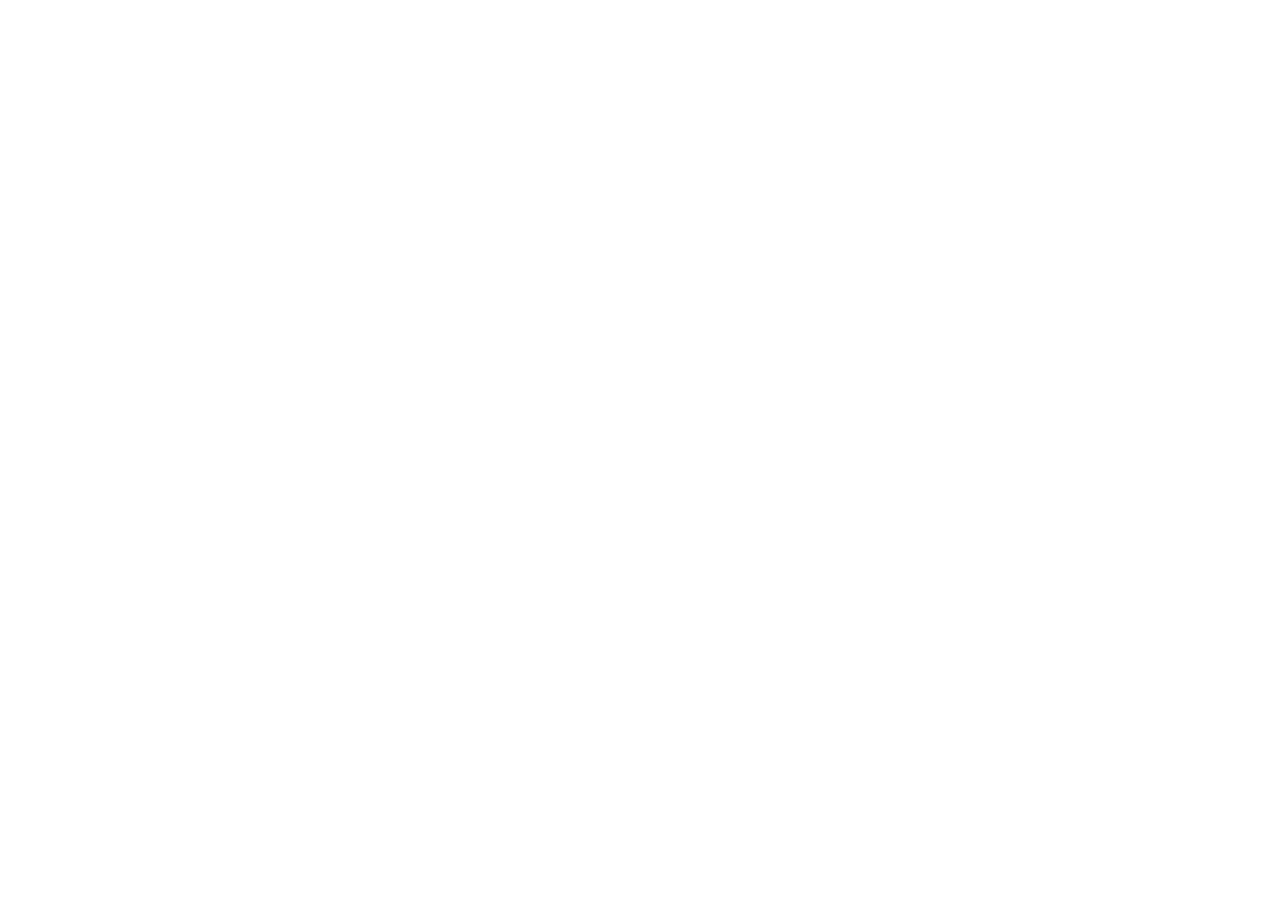
==== index.html @ 2d1ec37e "first commit, setup files" ====
<!DOCTYPE html>
<html lang="en">
<head>
    <link rel="stylesheet" href="style.css">
    <meta charset="UTF-8">
    <meta http-equiv="X-UA-Compatible" content="IE=edge">
    <meta name="viewport" content="width=device-width, initial-scale=1.0">
    <script src="script.js" defer></script>
    <title>Document</title>
</head>
<body>
    
</body>
</html>
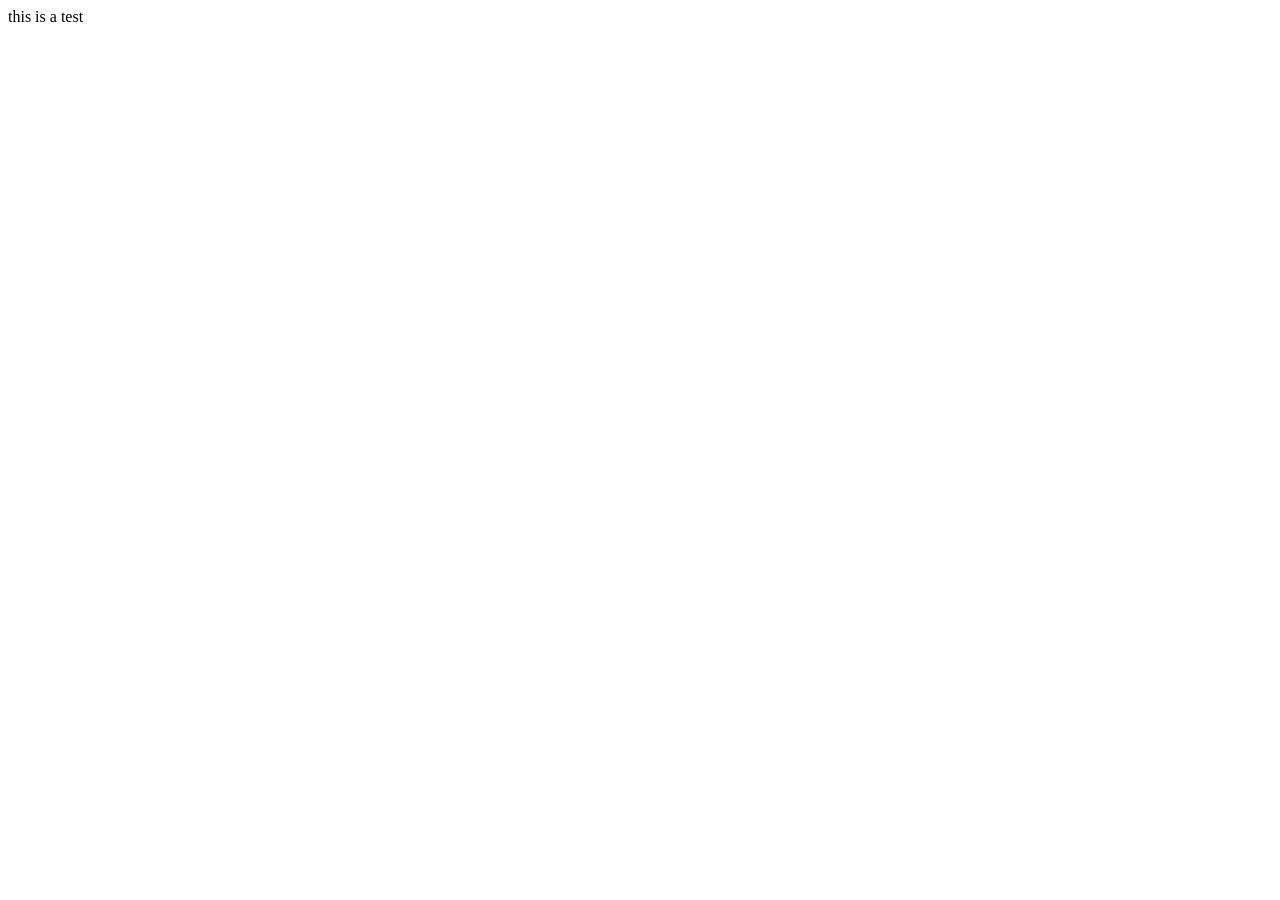
==== commit 82eaf021: "changed the name of the repo... making sure I didnt break it" ====
--- a/index.html
+++ b/index.html
@@ -9,6 +9,7 @@
     <title>Document</title>
 </head>
 <body>
+    this is a test
     
 </body>
 </html>
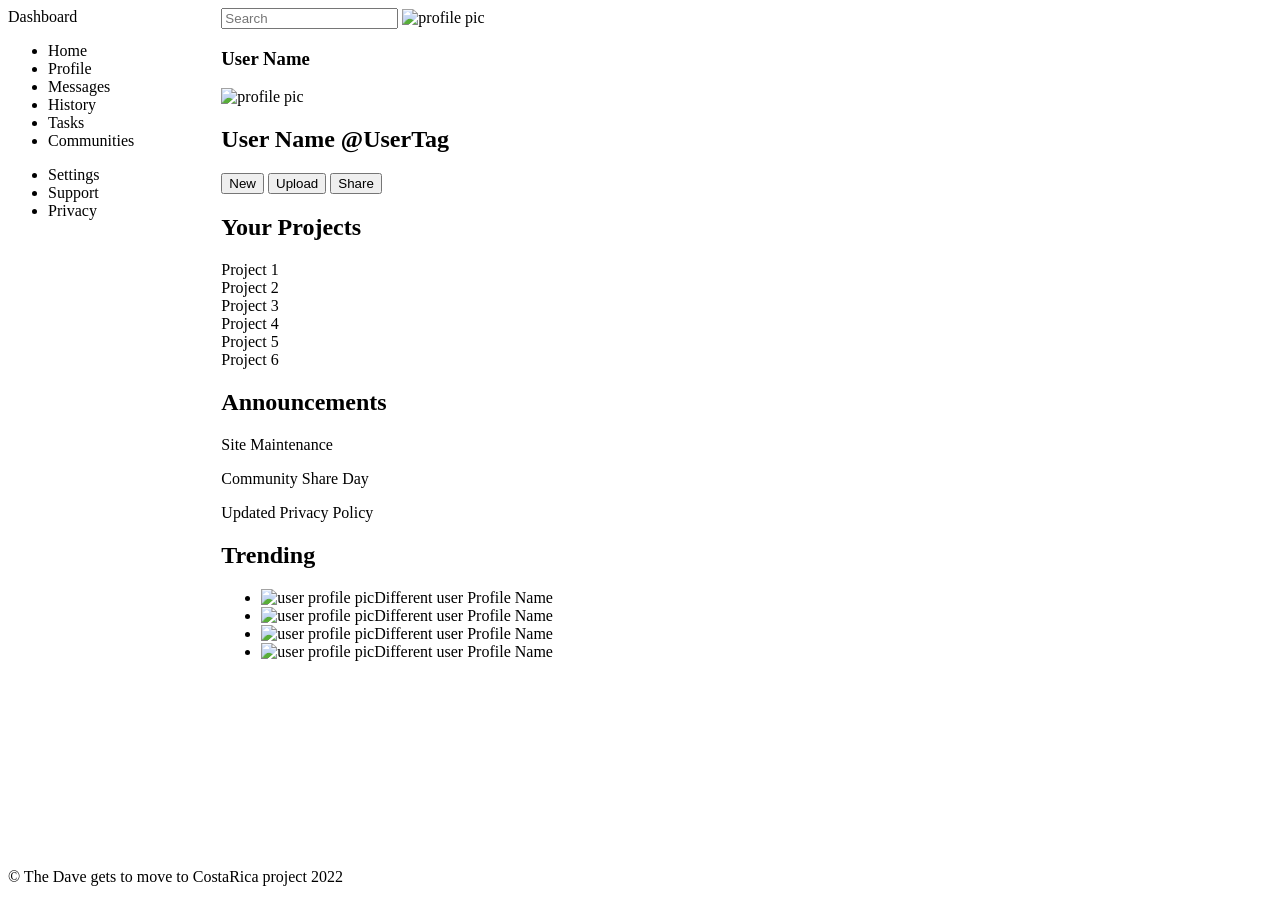
==== commit 916482d9: "very basic content inserted and very general CSS grid layout finished" ====
--- a/index.html
+++ b/index.html
@@ -9,7 +9,74 @@
     <title>Document</title>
 </head>
 <body>
-    this is a test
-    
+    <div class="container">
+
+        <div class="nav">
+            <div>Dashboard</div>
+            <div class="links">
+                <ul>
+                    <li>Home</li>
+                    <li>Profile</li>
+                    <li>Messages</li>
+                    <li>History</li>
+                    <li>Tasks</li>
+                    <li>Communities</li>
+                </ul>
+            </div>
+            <div class="links">
+                <ul>
+                    <li>Settings</li>
+                    <li>Support</li>
+                    <li>Privacy</li>
+                </ul>
+            </div>
+        </div>
+
+        <div class="header">
+            <div class="top-header">
+                <input type="text" placeholder="Search">
+                <img src="" alt="profile pic">
+                <h3>User Name</h3>
+            </div>
+            <div class="bottom-header">
+                <img src="" alt="profile pic">
+                <h2>User Name @UserTag</h2>
+                <button>New</button>
+                <button>Upload</button>
+                <button>Share</button>
+            </div>
+        </div>
+
+        <div class="content">
+            <div class="projects">
+                <h2>Your Projects</h2>
+                <div class="project">Project 1</div>
+                <div class="project">Project 2</div>
+                <div class="project">Project 3</div>
+                <div class="project">Project 4</div>
+                <div class="project">Project 5</div>
+                <div class="project">Project 6</div>
+            </div>
+            <div class="announcements">
+                <h2>Announcements</h2>
+                <div class="announcement-notes">
+                    <p>Site Maintenance</p>
+                    <p>Community Share Day</p>
+                    <p>Updated Privacy Policy</p>
+                </div>
+                <h2>Trending</h2>
+                <ul>
+                    <li><img src="" alt="user profile pic" srcset="">Different user Profile Name</li>
+                    <li><img src="" alt="user profile pic" srcset="">Different user Profile Name</li>
+                    <li><img src="" alt="user profile pic" srcset="">Different user Profile Name</li>
+                    <li><img src="" alt="user profile pic" srcset="">Different user Profile Name</li>
+                </ul>
+            </div>
+        </div>
+
+        <div class="footer">
+            &copy The Dave gets to move to CostaRica project 2022
+        </div>
+    </div>
 </body>
 </html>
--- a/style.css
+++ b/style.css
@@ -0,0 +1,23 @@
+.container {
+    width: 100vw;
+    height: 100vh;
+    display: grid;
+    grid-template-columns: 1fr 5fr;
+    grid-template-rows: 1fr 8.5fr .5fr;
+}
+
+.header {
+    grid-area: 1/2/2/3;
+}
+
+.nav {
+    grid-area: 1/1/3/2;
+}
+
+.content {
+    grid-area: 2/2/3/3;
+}
+
+.footer {
+    grid-area: 3/1/4/3;
+}
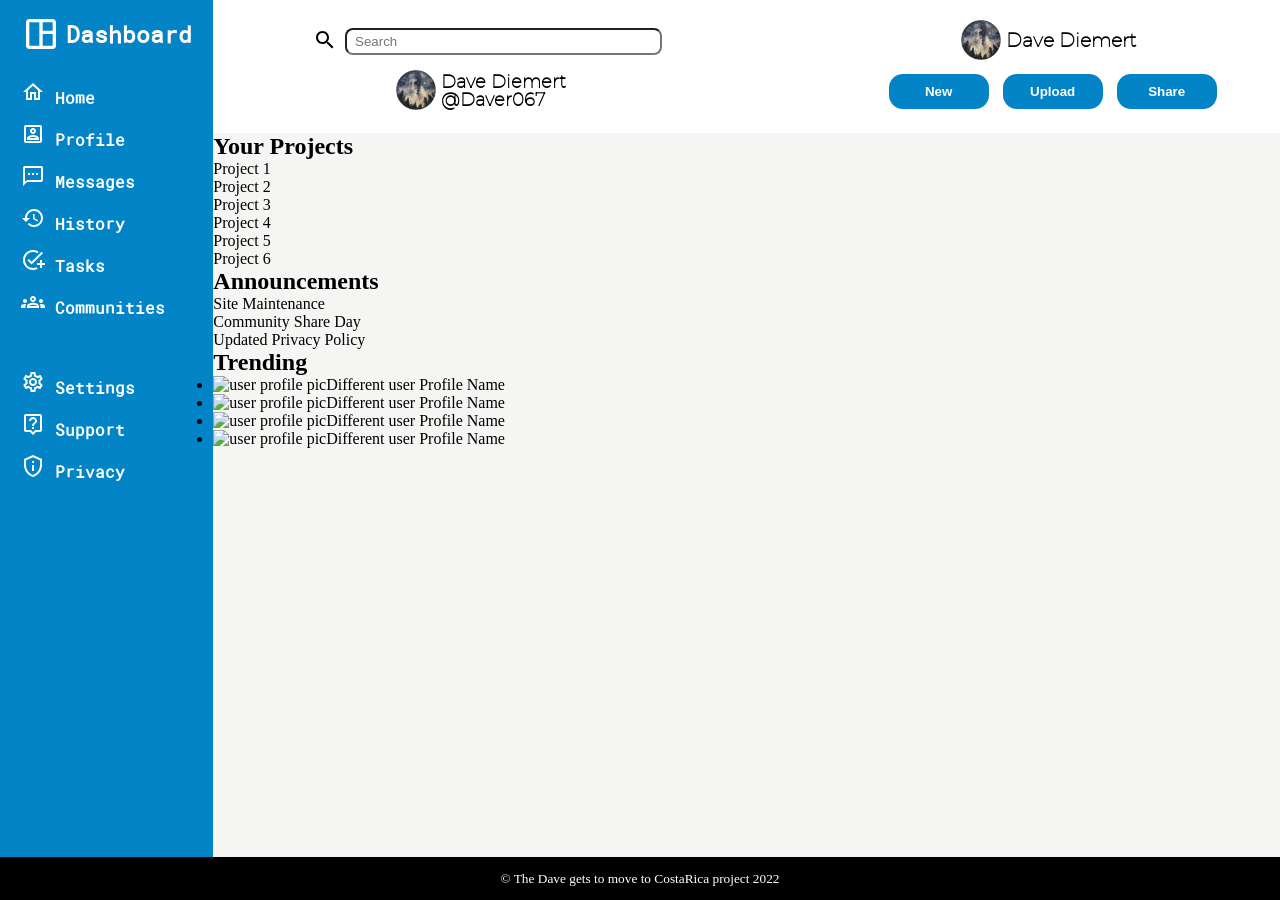
==== commit a7ff1846: "finished up the Nav bar, its looking cleeeaaaan. Added some custom fonts and got them to work correc" ====
--- a/index.html
+++ b/index.html
@@ -6,44 +6,52 @@
     <meta http-equiv="X-UA-Compatible" content="IE=edge">
     <meta name="viewport" content="width=device-width, initial-scale=1.0">
     <script src="script.js" defer></script>
-    <title>Document</title>
+    <title>Daver admin site</title>
 </head>
 <body>
     <div class="container">
 
         <div class="nav">
-            <div>Dashboard</div>
+            <div class="dashboard"> <img src="images/space_dashboard_white_24dp.svg" alt="dashboard"><h3>Dashboard</h3></div>
             <div class="links">
                 <ul>
-                    <li>Home</li>
-                    <li>Profile</li>
-                    <li>Messages</li>
-                    <li>History</li>
-                    <li>Tasks</li>
-                    <li>Communities</li>
+                    <li><a href=""><img src="images/home.svg" alt="" srcset=""> Home</a></li>
+                    <li><a href=""><img src="images/profile.svg" alt="" srcset=""> Profile</a></li>
+                    <li><a href=""><img src="images/message.svg" alt="" srcset=""> Messages</a></li>
+                    <li><a href=""><img src="images/history.svg" alt="" srcset=""> History</a></li>
+                    <li><a href=""><img src="images/task.svg" alt="" srcset=""> Tasks</a></li>
+                    <li><a href=""><img src="images/group.svg" alt="" srcset=""> Communities</a></li>
                 </ul>
             </div>
+            <div class="empty"></div>
             <div class="links">
                 <ul>
-                    <li>Settings</li>
-                    <li>Support</li>
-                    <li>Privacy</li>
+                    <li><a href=""><img src="images/settings.svg" alt="" srcset=""> Settings</a></li>
+                    <li><a href=""><img src="images/support.svg" alt="" srcset=""> Support</a></li>
+                    <li><a href=""><img src="images/privacy.svg" alt="" srcset=""> Privacy</a></li>
                 </ul>
             </div>
+            <div class="empty"></div>
         </div>
 
         <div class="header">
             <div class="top-header">
-                <input type="text" placeholder="Search">
-                <img src="" alt="profile pic">
-                <h3>User Name</h3>
+                <div class="input">
+                    <label for="search"><img src="images/search.svg" alt="search" srcset=""></label>
+                    <input type="text" placeholder="Search" name="search" id="search">
+                </div>
+                <div class="profilePic"><img src="images/sky.png" alt="profile pic"></div>
+                <div><h3>Dave Diemert</h3></div>
             </div>
             <div class="bottom-header">
-                <img src="" alt="profile pic">
-                <h2>User Name @UserTag</h2>
-                <button>New</button>
-                <button>Upload</button>
-                <button>Share</button>
+                <div class="profilePic"><img src="images/sky.png" alt="profile pic"></div>
+                <div class="userName"><h2>Dave Diemert @Daver067</h2></div>
+                <div class="empty"></div>
+                <div class="buttons">
+                    <button>New</button>
+                    <button>Upload</button>
+                    <button>Share</button>
+                </div>
             </div>
         </div>
 
--- a/style.css
+++ b/style.css
@@ -1,3 +1,23 @@
+@font-face {
+    font-family: "mainFont";
+    src: url(fonts/montserrat-variablefont_wght-webfont.woff) format("woff");
+    src: url(fonts/montserrat-variablefont_wght-webfont.woff2) format("woff2");
+}
+
+@font-face {
+    font-family: "navBar";
+    src: url(fonts/robotomono-variablefont_wght-webfont.woff) format("woff");
+    src: url(fonts/robotomono-variablefont_wght-webfont.woff2);
+}
+
+* {
+    margin: 0;
+    padding: 0;
+
+}
+
+
+
 .container {
     width: 100vw;
     height: 100vh;
@@ -7,17 +27,131 @@
 }
 
 .header {
+    font-family: "mainFont", Arial, Helvetica, sans-serif;
+    background-color: white;
     grid-area: 1/2/2/3;
+    display: grid;
+    grid-template-columns: 1fr;
+    grid-template-rows: 1fr 1fr;
+    row-gap: 7px;
+    padding: 20px;
 }
 
+.top-header {
+    display: grid;
+    grid-template-columns: 2fr 1fr 1fr;
+    grid-template-rows: 1fr;
+    align-items: center;
+    gap: 5px;
+}
+.input {
+    display: flex;
+    justify-content: center;
+    gap: 8px;
+}
+input {
+    width: 60%;
+    border-radius: 8px;
+    padding-left: 8px;
+}
+
+.profilePic {
+    justify-self: right;
+    border: .5px;
+}
+
+.buttons {
+    align-self: center;
+    justify-self: center;
+}
+
+.bottom-header {
+    display: grid;
+    grid-template-columns: 1fr 1fr 1fr 2fr;
+    grid-template-rows: 1fr;
+    align-items: center;
+    gap: 5px;
+}
+
+.bottom-header h2{
+    font-size: 18px;
+}
+
+
+.buttons button {
+    width: 100px;
+    height: 2.2rem;
+    border-radius: 14px;
+    margin-right: 10px;
+    background-color: #0284c7;
+    color: white;
+    font-weight: 900;
+    border: none;
+}
+
+.buttons button:hover {
+    border: 1px solid red;
+    box-shadow: 8px;
+    cursor: pointer;
+}
+
+
 .nav {
+    font-family: "navBar", Arial, Helvetica, sans-serif;
+    background-color: #0284c7;
     grid-area: 1/1/3/2;
+    color: white;
+    display: grid;
+    grid-template-columns: 1fr;
+    grid-template-rows: .5fr 2fr .3fr 1fr 3fr;
+    padding-left: 10%;
+}
+.dashboard img {
+    height: 40px;
+    width: 40px;
+}
+.dashboard {
+    display: inline-flex;
+    gap: 5px;
+    padding-top: 5px;
+    font-size: 20px;
+    align-items: center;
+}
+
+.links ul {
+    padding-top: 10px;
+    height: 100%;
+    display: grid;
+    list-style: none;
+    font-weight: 900;
+    align-items: center;
+}
+.links a:visited,
+.links a:link {
+    color: white;
+    text-decoration: none;
+}
+.links a:hover {
+    color: bisque;
 }
 
 .content {
+    background-color: #f5f5f4;
     grid-area: 2/2/3/3;
 }
 
 .footer {
+    background-color: black;
+    color: white;
     grid-area: 3/1/4/3;
-}+    display: grid;
+    align-items: center;
+    justify-content: center;
+    font-size: smaller;
+}
+
+.profilePic img {
+    height: 40px;
+    width: 40px;
+}
+
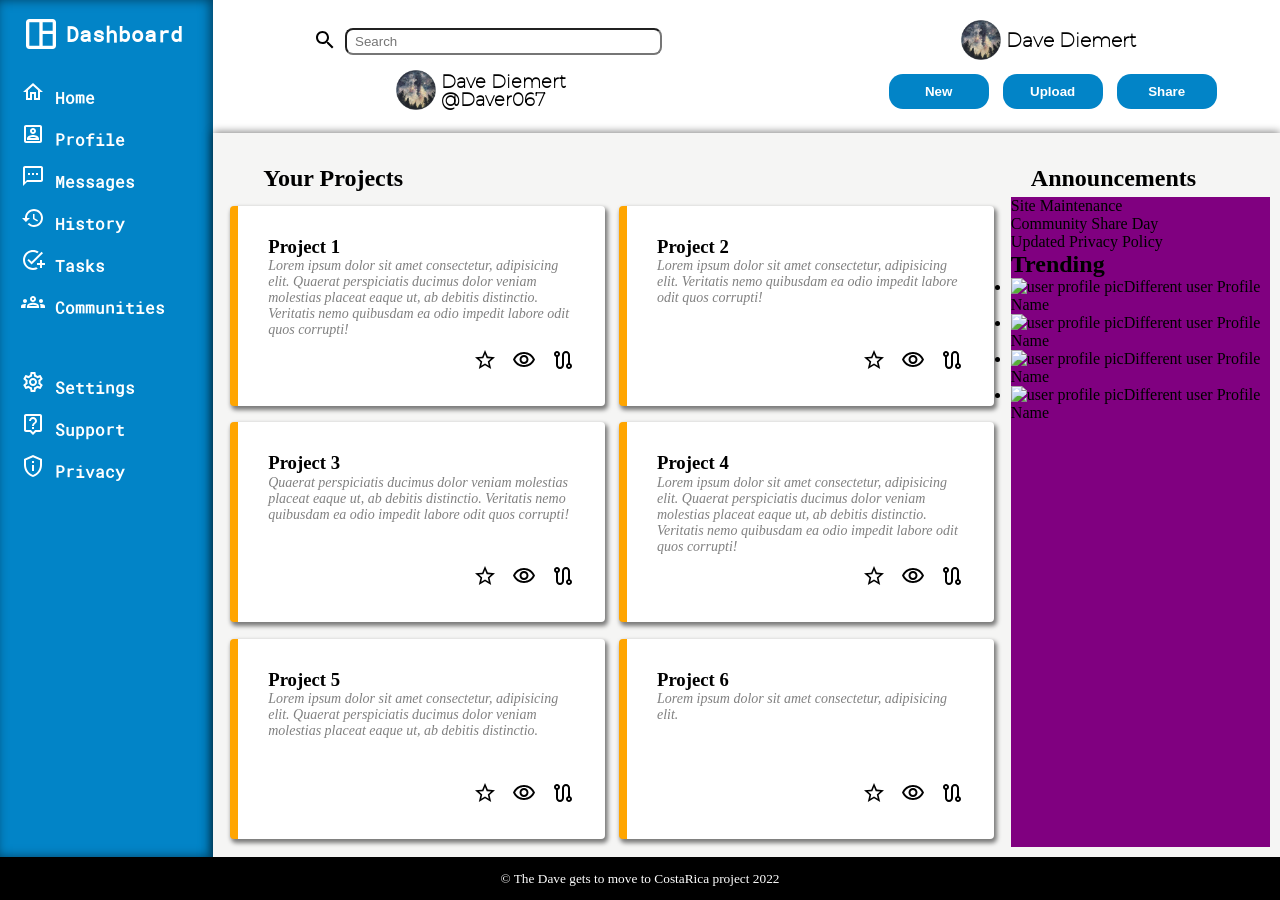
==== commit 416f1856: "finished up the project section. added some border shadows to the elements to pretty them up and mak" ====
--- a/index.html
+++ b/index.html
@@ -10,6 +10,29 @@
 </head>
 <body>
     <div class="container">
+
+        
+
+        <div class="header">
+            <div class="top-header">
+                <div class="input">
+                    <label for="search"><img src="images/search.svg" alt="search" srcset=""></label>
+                    <input type="text" placeholder="Search" name="search" id="search">
+                </div>
+                <div class="profilePic"><img src="images/sky.png" alt="profile pic"></div>
+                <div><h3>Dave Diemert</h3></div>
+            </div>
+            <div class="bottom-header">
+                <div class="profilePic"><img src="images/sky.png" alt="profile pic"></div>
+                <div class="userName"><h2>Dave Diemert @Daver067</h2></div>
+                <div class="empty"></div>
+                <div class="buttons">
+                    <button>New</button>
+                    <button>Upload</button>
+                    <button>Share</button>
+                </div>
+            </div>
+        </div>
 
         <div class="nav">
             <div class="dashboard"> <img src="images/space_dashboard_white_24dp.svg" alt="dashboard"><h3>Dashboard</h3></div>
@@ -34,51 +57,91 @@
             <div class="empty"></div>
         </div>
 
-        <div class="header">
-            <div class="top-header">
-                <div class="input">
-                    <label for="search"><img src="images/search.svg" alt="search" srcset=""></label>
-                    <input type="text" placeholder="Search" name="search" id="search">
+        <div class="content">
+            <div class="project-title"><h2>Your Projects</h2></div>
+            <div class="projects">
+                <div class="project">
+                    <h3>Project 1</h3>
+                    <p>Lorem ipsum dolor sit amet consectetur, adipisicing elit. 
+                    Quaerat perspiciatis ducimus dolor veniam molestias placeat eaque ut, ab debitis distinctio. 
+                    Veritatis nemo quibusdam ea odio impedit labore odit quos corrupti!</p>
+                    <div class="project-icons">
+                        <a href=""><img src="images/star.svg" alt="none"></a>
+                        <a href=""><img src="images/watch.svg" alt="none"></a>
+                        <a href=""><img src="images/fork.svg" alt="none"></a>
+                    </div>
                 </div>
-                <div class="profilePic"><img src="images/sky.png" alt="profile pic"></div>
-                <div><h3>Dave Diemert</h3></div>
-            </div>
-            <div class="bottom-header">
-                <div class="profilePic"><img src="images/sky.png" alt="profile pic"></div>
-                <div class="userName"><h2>Dave Diemert @Daver067</h2></div>
-                <div class="empty"></div>
-                <div class="buttons">
-                    <button>New</button>
-                    <button>Upload</button>
-                    <button>Share</button>
+                <div class="project">
+                    <h3>Project 2</h3>
+                    <p>Lorem ipsum dolor sit amet consectetur, adipisicing elit. 
+                    Veritatis nemo quibusdam ea odio impedit labore odit quos corrupti!</p>
+                    <div class="project-icons">
+                        <a href=""><img src="images/star.svg" alt="none"></a>
+                        <a href=""><img src="images/watch.svg" alt="none"></a>
+                        <a href=""><img src="images/fork.svg" alt="none"></a>
+                    </div>
+                </div>
+                <div class="project">
+                    <h3>Project 3</h3>
+                    <p>
+                    Quaerat perspiciatis ducimus dolor veniam molestias placeat eaque ut, ab debitis distinctio. 
+                    Veritatis nemo quibusdam ea odio impedit labore odit quos corrupti!</p>
+                    <div class="project-icons">
+                        <a href=""><img src="images/star.svg" alt="none"></a>
+                        <a href=""><img src="images/watch.svg" alt="none"></a>
+                        <a href=""><img src="images/fork.svg" alt="none"></a>
+                    </div>
+                </div>
+                <div class="project">
+                    <h3>Project 4</h3>
+                    <p>Lorem ipsum dolor sit amet consectetur, adipisicing elit. 
+                    Quaerat perspiciatis ducimus dolor veniam molestias placeat eaque ut, ab debitis distinctio. 
+                    Veritatis nemo quibusdam ea odio impedit labore odit quos corrupti!</p>
+                    <div class="project-icons">
+                        <a href=""><img src="images/star.svg" alt="none"></a>
+                        <a href=""><img src="images/watch.svg" alt="none"></a>
+                        <a href=""><img src="images/fork.svg" alt="none"></a>
+                    </div>
+                </div>
+                <div class="project">
+                    <h3>Project 5</h3>
+                    <p>Lorem ipsum dolor sit amet consectetur, adipisicing elit. 
+                    Quaerat perspiciatis ducimus dolor veniam molestias placeat eaque ut, ab debitis distinctio. 
+                    </p>
+                    <div class="project-icons">
+                        <a href=""><img src="images/star.svg" alt="none"></a>
+                        <a href=""><img src="images/watch.svg" alt="none"></a>
+                        <a href=""><img src="images/fork.svg" alt="none"></a>
+                    </div>
+                
+                </div>
+                <div class="project">
+                    <h3>Project 6</h3>
+                    <p>Lorem ipsum dolor sit amet consectetur, adipisicing elit. 
+                    </p>
+                    <div class="project-icons">
+                        <a href=""><img src="images/star.svg" alt="none"></a>
+                        <a href=""><img src="images/watch.svg" alt="none"></a>
+                        <a href=""><img src="images/fork.svg" alt="none"></a>
+                    </div>
                 </div>
             </div>
-        </div>
-
-        <div class="content">
-            <div class="projects">
-                <h2>Your Projects</h2>
-                <div class="project">Project 1</div>
-                <div class="project">Project 2</div>
-                <div class="project">Project 3</div>
-                <div class="project">Project 4</div>
-                <div class="project">Project 5</div>
-                <div class="project">Project 6</div>
-            </div>
+            <div class="announcement-title"><h2>Announcements</h2></div>
             <div class="announcements">
-                <h2>Announcements</h2>
                 <div class="announcement-notes">
                     <p>Site Maintenance</p>
                     <p>Community Share Day</p>
                     <p>Updated Privacy Policy</p>
                 </div>
-                <h2>Trending</h2>
-                <ul>
-                    <li><img src="" alt="user profile pic" srcset="">Different user Profile Name</li>
-                    <li><img src="" alt="user profile pic" srcset="">Different user Profile Name</li>
-                    <li><img src="" alt="user profile pic" srcset="">Different user Profile Name</li>
-                    <li><img src="" alt="user profile pic" srcset="">Different user Profile Name</li>
-                </ul>
+                <div><h2>Trending</h2></div>
+                <div>
+                    <ul>
+                        <li><img src="" alt="user profile pic" srcset="">Different user Profile Name</li>
+                        <li><img src="" alt="user profile pic" srcset="">Different user Profile Name</li>
+                        <li><img src="" alt="user profile pic" srcset="">Different user Profile Name</li>
+                        <li><img src="" alt="user profile pic" srcset="">Different user Profile Name</li>
+                    </ul>
+                </div>
             </div>
         </div>
 
--- a/style.css
+++ b/style.css
@@ -73,8 +73,9 @@
     gap: 5px;
 }
 
-.bottom-header h2{
+.userName h2{
     font-size: 18px;
+    font-weight: 900;
 }
 
 
@@ -105,6 +106,8 @@
     grid-template-columns: 1fr;
     grid-template-rows: .5fr 2fr .3fr 1fr 3fr;
     padding-left: 10%;
+    box-shadow: inset -3px 0px 11px rgba(0, 0, 0, 0.5);
+
 }
 .dashboard img {
     height: 40px;
@@ -114,7 +117,7 @@
     display: inline-flex;
     gap: 5px;
     padding-top: 5px;
-    font-size: 20px;
+    font-size: 18px;
     align-items: center;
 }
 
@@ -131,6 +134,10 @@
     color: white;
     text-decoration: none;
 }
+.links li {
+    box-sizing: border-box;
+    display: inline-block;
+}
 .links a:hover {
     color: bisque;
 }
@@ -138,7 +145,70 @@
 .content {
     background-color: #f5f5f4;
     grid-area: 2/2/3/3;
-}
+    display: grid;
+    grid-template-columns:3fr 1fr ;
+    grid-template-rows: .75fr 9fr;
+    column-gap: 10px;
+    padding: 10px;
+    box-shadow: 0px -1px 8px rgb(0 0 0 / 50%);
+
+}
+
+.project-title {
+    grid-area: 1/1/2/2;
+    display: flex;
+    align-items: flex-end;
+    padding-left: 40px;
+    padding-bottom: 5px;
+}
+
+.announcement-title {
+    grid-area: 1/2/2/3;
+    display: flex;
+    align-items: flex-end;
+    padding-left: 20px;
+    padding-bottom: 5px;
+}
+
+.projects {
+    grid-area: 2/1/3/2;
+    display: grid;
+    grid-template-columns: repeat(2, 1fr);
+    grid-template-rows: repeat(3, 1fr);
+    justify-items: center;
+    align-items: center;
+}
+
+.project {
+    height: 200px;
+    width: 375px;
+    background-color: white;
+    box-sizing: border-box;
+    padding: 30px;
+    box-shadow: 2px 3px 4px 1px rgb(0 0 0 / 50%);
+    border-left: orange solid 8px;
+    border-radius: 4px;
+    display: grid;
+    grid-template-columns: 1fr;
+    grid-template-rows: 1fr 4fr 1fr;
+}
+.project p {
+    color: grey;
+    font-weight: 100;
+    font-style: italic;
+    font-size: 14px;
+}
+.project-icons {
+    display: inline-flex;
+    justify-content: end;
+    gap: 15px;
+}
+
+.announcements {
+    grid-area: 2/2/3/3;
+    background-color: purple;
+}
+
 
 .footer {
     background-color: black;
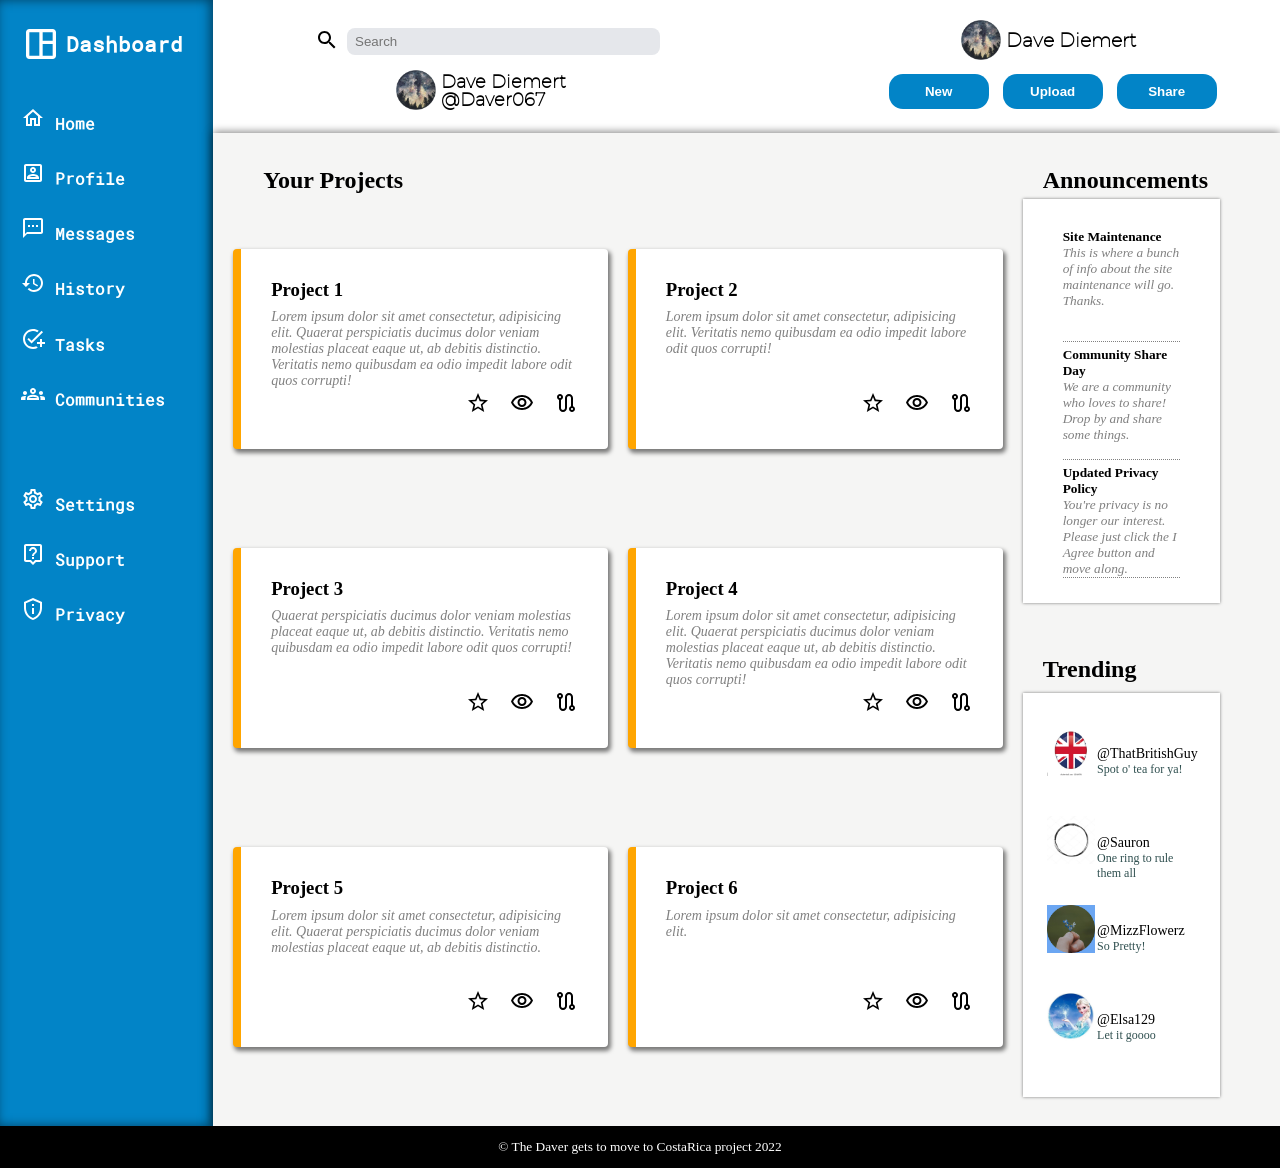
==== commit c99d3b38: "finished up the last sections. Happy with the aesthetics. Only a little bit of funny business when t" ====
--- a/index.html
+++ b/index.html
@@ -127,26 +127,52 @@
                 </div>
             </div>
             <div class="announcement-title"><h2>Announcements</h2></div>
+            
             <div class="announcements">
                 <div class="announcement-notes">
-                    <p>Site Maintenance</p>
-                    <p>Community Share Day</p>
-                    <p>Updated Privacy Policy</p>
+                    <div class="announcement-content">
+                        <h4>Site Maintenance</h4>
+                        <p>This is where a bunch of info about the site maintenance will go. Thanks.</p>
+                    </div>
+                    <div class="announcement-content">
+                        <h4>Community Share Day</h4>
+                        <p>We are a community who loves to share! Drop by and share some things.</p>
+                    </div>
+                    <div class="announcement-content">
+                        <h4>Updated Privacy Policy</h4>
+                        <p>You're privacy is no longer our interest. Please just click the I Agree button and move along.</p>
+                    </div>
                 </div>
-                <div><h2>Trending</h2></div>
-                <div>
+                <div class="announcement-title2"><h2>Trending</h2></div>
+                <div class="trending">
                     <ul>
-                        <li><img src="" alt="user profile pic" srcset="">Different user Profile Name</li>
-                        <li><img src="" alt="user profile pic" srcset="">Different user Profile Name</li>
-                        <li><img src="" alt="user profile pic" srcset="">Different user Profile Name</li>
-                        <li><img src="" alt="user profile pic" srcset="">Different user Profile Name</li>
+                        <li>
+                            <img src="images/britain.jpg" alt="user profile pic">
+                            <p class="userTag">@ThatBritishGuy</p>
+                            <p class="catchPhrase">Spot o' tea for ya!</p>
+                        </li>
+                        <li>
+                            <img src="images/black-circle.jpg" alt="user profile pic">
+                            <p class="userTag">@Sauron</p>
+                            <p class="catchPhrase">One ring to rule them all</p>
+                        </li>
+                        <li>
+                            <img src="images/flower.jpg" alt="user profile pic">
+                            <p class="userTag">@MizzFlowerz</p>
+                            <p class="catchPhrase">So Pretty!</p>
+                        </li>
+                        <li>
+                            <img src="images/frozen.jpg" alt="user profile pic">
+                            <p class="userTag">@Elsa129</p>
+                            <p class="catchPhrase">Let it goooo</p>
+                        </li>
                     </ul>
                 </div>
             </div>
         </div>
 
         <div class="footer">
-            &copy The Dave gets to move to CostaRica project 2022
+            &copy The Daver gets to move to CostaRica project 2022
         </div>
     </div>
 </body>
--- a/style.css
+++ b/style.css
@@ -13,6 +13,7 @@
 * {
     margin: 0;
     padding: 0;
+    list-style: none;
 
 }
 
@@ -53,6 +54,8 @@
     width: 60%;
     border-radius: 8px;
     padding-left: 8px;
+    background-color: #e5e7eb;
+    border: none;
 }
 
 .profilePic {
@@ -125,7 +128,6 @@
     padding-top: 10px;
     height: 100%;
     display: grid;
-    list-style: none;
     font-weight: 900;
     align-items: center;
 }
@@ -146,10 +148,10 @@
     background-color: #f5f5f4;
     grid-area: 2/2/3/3;
     display: grid;
-    grid-template-columns:3fr 1fr ;
+    grid-template-columns:3fr .75fr ;
     grid-template-rows: .75fr 9fr;
     column-gap: 10px;
-    padding: 10px;
+    padding: 10px 60px 10px 10px;
     box-shadow: 0px -1px 8px rgb(0 0 0 / 50%);
 
 }
@@ -175,6 +177,8 @@
     display: grid;
     grid-template-columns: repeat(2, 1fr);
     grid-template-rows: repeat(3, 1fr);
+    grid-auto-flow: row;
+    grid-auto-rows: 1fr;
     justify-items: center;
     align-items: center;
 }
@@ -193,6 +197,7 @@
     grid-template-rows: 1fr 4fr 1fr;
 }
 .project p {
+    margin-top: 8px;
     color: grey;
     font-weight: 100;
     font-style: italic;
@@ -201,13 +206,94 @@
 .project-icons {
     display: inline-flex;
     justify-content: end;
-    gap: 15px;
+    gap: 20px;
 }
 
 .announcements {
     grid-area: 2/2/3/3;
-    background-color: purple;
-}
+    height: 100%;
+    width: 100%;
+    box-sizing: border-box;
+    display: grid;
+    grid-template-columns: 1fr;
+    grid-template-rows: 4.5fr 1fr 4.5fr ;
+}
+
+.announcement-notes {
+    grid-area: 1/1/2/2;
+    background-color: white;
+    display: grid;
+    grid-template-columns: 1fr;
+    grid-template-rows: repeat(3, 1fr);
+    align-content: space-between;
+    padding: 25px 40px;
+    overflow: hidden;
+    box-shadow: 0px 0px 3px 0px rgb(0 0 0 / 50%);
+    font-size: smaller;
+}
+
+.announcement-content { 
+    border-bottom: grey 0.5px dotted;
+    margin-top: 5px;
+}
+.announcement-content p{
+    color: grey;
+    font-weight: 100;
+    font-style: italic;
+}
+
+.announcement-title2 {
+    grid-area: 2/1/3/2;
+    display: flex;
+    align-items: flex-end;
+    padding: 0 0 10px 20px;
+}
+
+.trending {
+    grid-area: 3/1/4/2;
+    box-shadow: 0px 0px 3px 0px rgb(0 0 0 / 50%);
+    padding: 25px 10px;
+    background-color: white;
+}
+.trending ul {
+    height: 100%;
+    width: 100%;
+    display: grid;
+    grid-template-columns: 1fr;
+    grid-template-rows: repeat(4, 1fr);
+    align-content: space-around;
+}
+
+.trending ul li {
+    display: grid;
+    grid-template-columns: .5fr 1fr;
+    grid-template-rows: 1fr 1fr;
+    padding: 10px;
+}
+.trending ul li img {
+    grid-area: 1/1/3/2;
+    box-sizing: border-box;
+    height: 3em;
+    width: 3em;
+    justify-self: right;
+}
+
+.userTag {
+    display: flex;
+    font-size: 14px;
+    font-weight: 900px;
+    align-items: flex-end;
+    padding-left: 2px;
+}
+
+.catchPhrase {
+    font-size: 12px;
+    font-weight: 100;
+    color: darkslategrey;
+    padding-left: 2px;
+}
+
+
 
 
 .footer {
@@ -218,6 +304,7 @@
     align-items: center;
     justify-content: center;
     font-size: smaller;
+    padding: 1em;
 }
 
 .profilePic img {
@@ -225,3 +312,4 @@
     width: 40px;
 }
 
+
